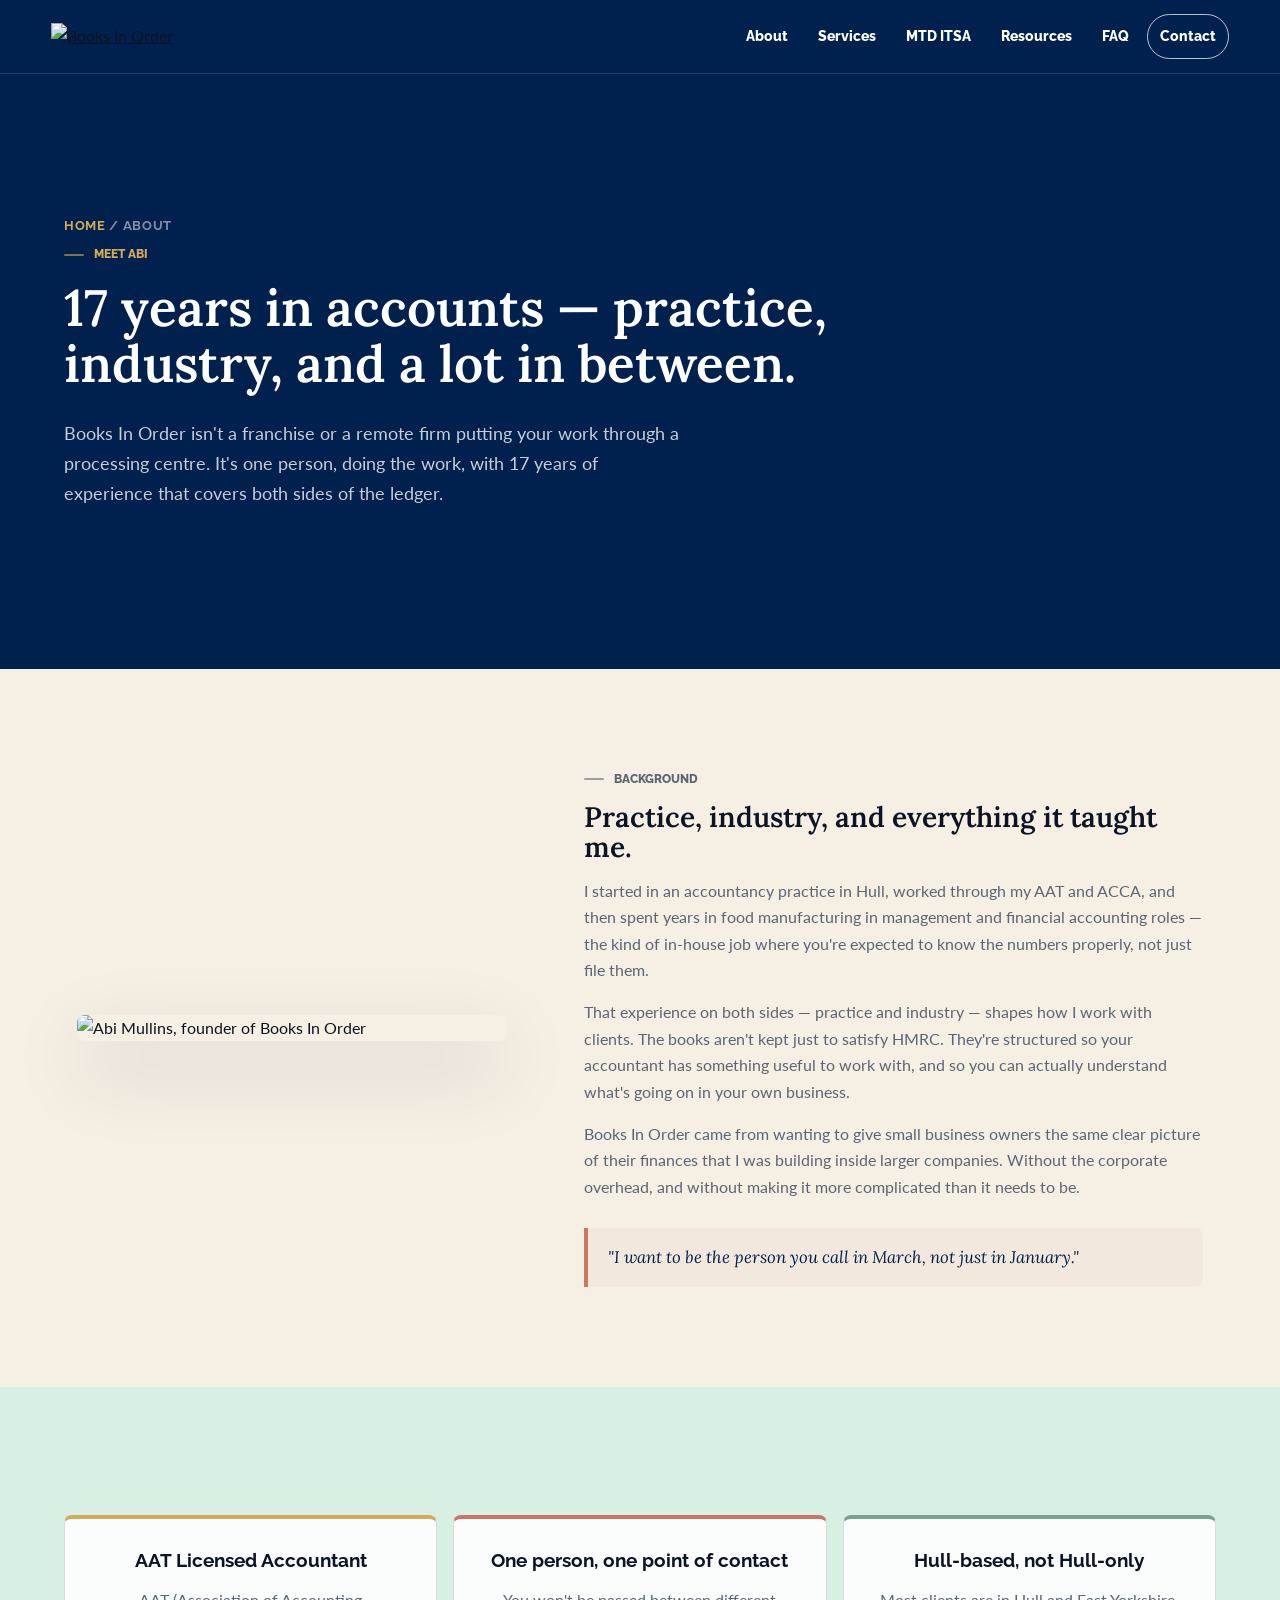
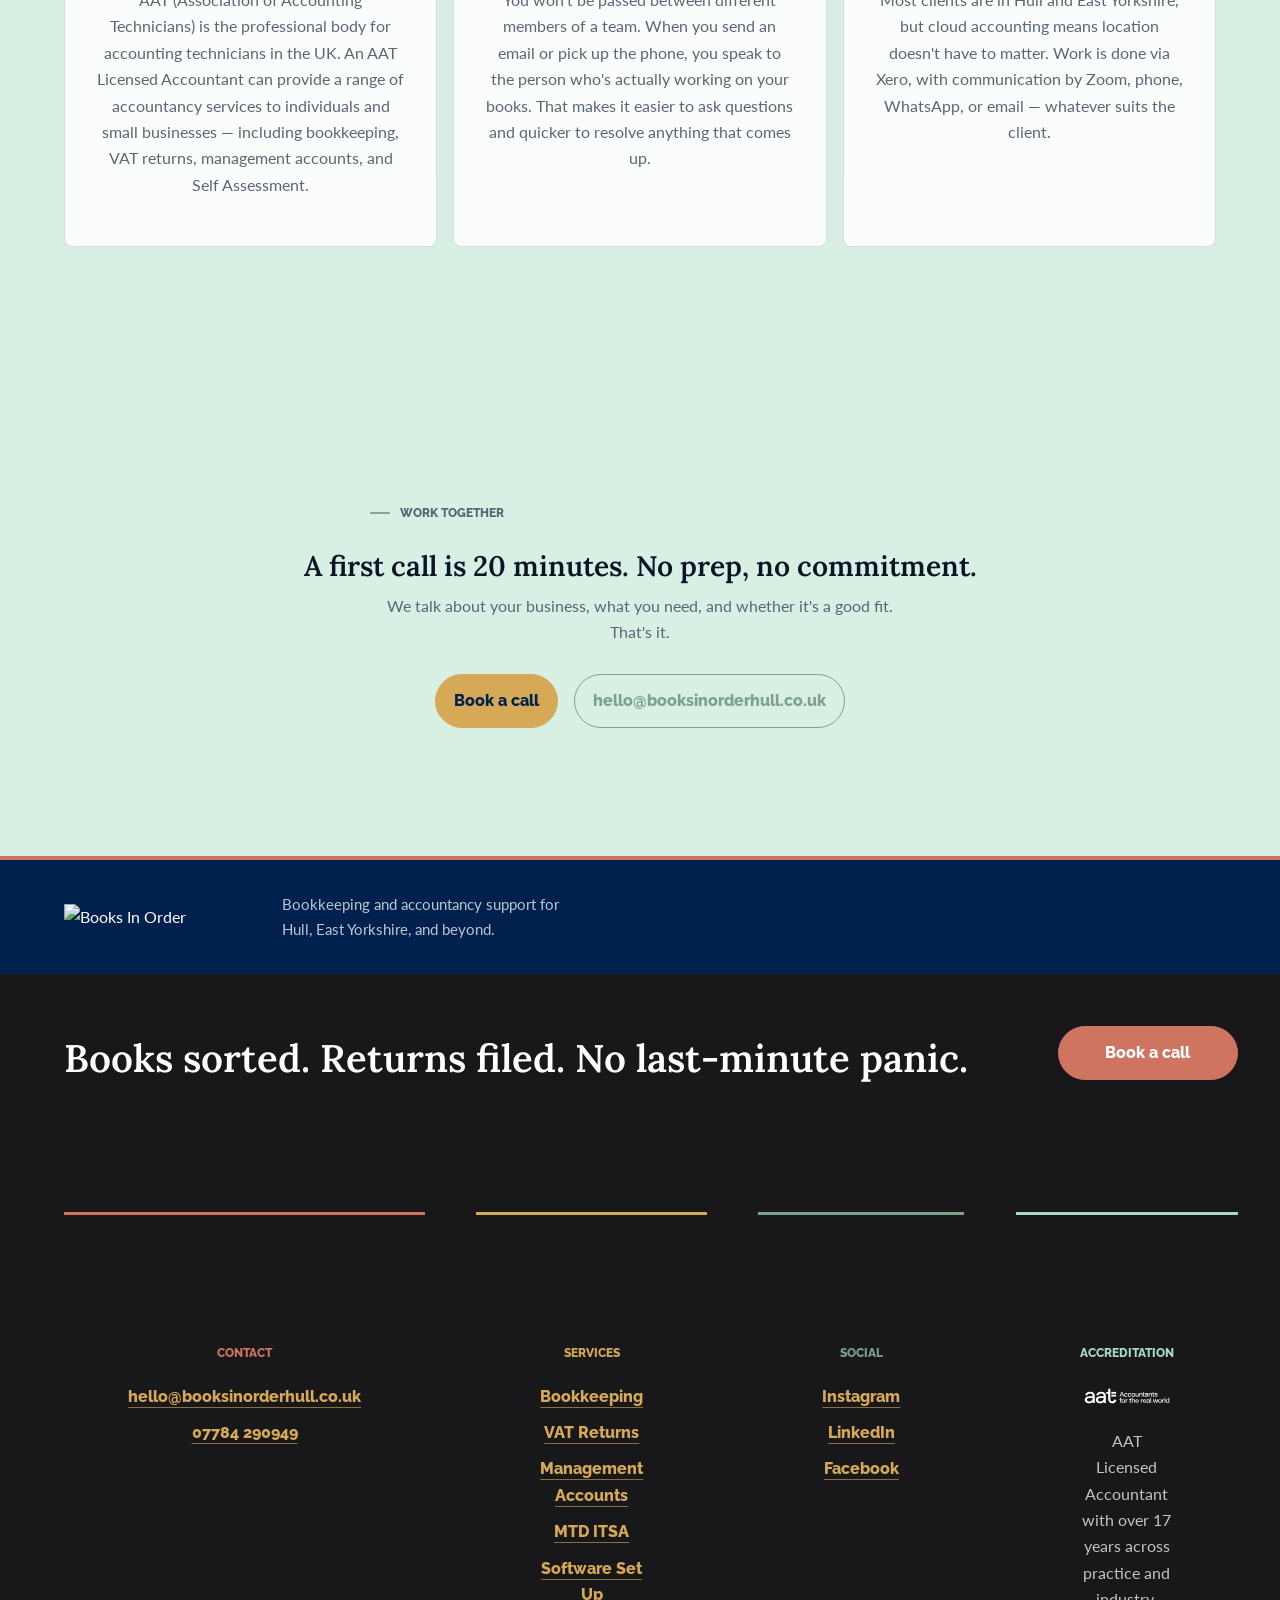
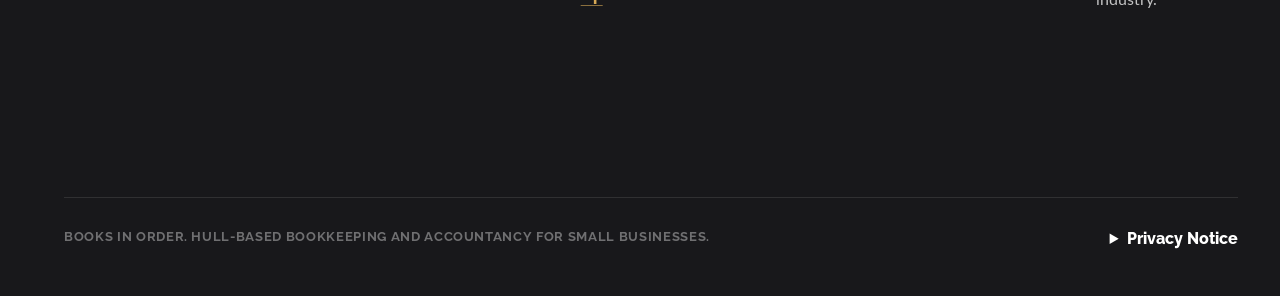
==== about.html @ 82013431 "Fixes" ====
<!doctype html>
<html lang="en-GB">
  <head>
    <meta charset="utf-8">
    <meta name="viewport" content="width=device-width, initial-scale=1">
    <title>About | Books In Order</title>
    <meta name="description" content="Meet Abi — AAT Licensed Accountant with 17 years across accountancy practice and industry. Hull-based bookkeeping built on real-world experience.">
    <link rel="icon" href="https://images.squarespace-cdn.com/content/v1/69c305b669880d13ca2f58d3/f4b72616-dff7-43e5-a8c6-4ea9484434a1/favicon.ico">
    <link rel="preconnect" href="https://fonts.googleapis.com">
    <link rel="preconnect" href="https://fonts.gstatic.com" crossorigin>
    <link href="https://fonts.googleapis.com/css2?family=Lato:wght@400;700;900&family=Lora:wght@500;600&family=Raleway:wght@500;700;800&display=swap" rel="stylesheet">
    <link rel="stylesheet" href="styles.css">
  </head>
  <body>
    <header class="site-header" data-header>
      <a class="brand" href="index.html" aria-label="Books In Order home">
        <img src="https://images.squarespace-cdn.com/content/v1/69c305b669880d13ca2f58d3/8a11736d-c57b-49d1-9f7f-9125e35cb29f/Website+Logo.png?format=500w" alt="Books In Order">
      </a>
      <button class="menu-toggle" type="button" aria-expanded="false" aria-controls="site-nav">Menu</button>
      <nav id="site-nav" class="site-nav" aria-label="Main navigation">
        <a href="about.html" aria-current="page">About</a>
        <a href="index.html#services">Services</a>
        <a href="mtd-itsa.html">MTD ITSA</a>
        <a href="index.html#resources">Resources</a>
        <a href="faq.html">FAQ</a>
        <a class="nav-cta" href="index.html#contact">Contact</a>
      </nav>
    </header>

    <main>
      <section class="page-hero">
        <p class="breadcrumb"><a href="index.html">Home</a> / About</p>
        <p class="eyebrow">Meet Abi</p>
        <h1>17 years in accounts — practice, industry, and a lot in between.</h1>
        <p class="lede">Books In Order isn't a franchise or a remote firm putting your work through a processing centre. It's one person, doing the work, with 17 years of experience that covers both sides of the ledger.</p>
      </section>

      <section class="about section-soft" style="max-width:1480px; margin:0 auto; padding: clamp(60px,8vw,100px) clamp(24px,6vw,100px);">
        <div class="about-image reveal">
          <img src="https://images.squarespace-cdn.com/content/v1/69c305b669880d13ca2f58d3/c41d12c7-583b-4b94-b5ea-519dea3bc6b7/Canva+1.png?format=1000w" alt="Abi Mullins, founder of Books In Order">
        </div>
        <div class="about-copy reveal">
          <p class="eyebrow">Background</p>
          <h2>Practice, industry, and everything it taught me.</h2>
          <p>I started in an accountancy practice in Hull, worked through my AAT and ACCA, and then spent years in food manufacturing in management and financial accounting roles — the kind of in-house job where you're expected to know the numbers properly, not just file them.</p>
          <p>That experience on both sides — practice and industry — shapes how I work with clients. The books aren't kept just to satisfy HMRC. They're structured so your accountant has something useful to work with, and so you can actually understand what's going on in your own business.</p>
          <p>Books In Order came from wanting to give small business owners the same clear picture of their finances that I was building inside larger companies. Without the corporate overhead, and without making it more complicated than it needs to be.</p>
          <blockquote class="about-quote">"I want to be the person you call in March, not just in January."</blockquote>
        </div>
      </section>

      <section class="why reveal" style="max-width:1480px; margin:0 auto;">
        <div class="why-grid">
          <article>
            <h3>AAT Licensed Accountant</h3>
            <p>AAT (Association of Accounting Technicians) is the professional body for accounting technicians in the UK. An AAT Licensed Accountant can provide a range of accountancy services to individuals and small businesses — including bookkeeping, VAT returns, management accounts, and Self Assessment.</p>
          </article>
          <article>
            <h3>One person, one point of contact</h3>
            <p>You won't be passed between different members of a team. When you send an email or pick up the phone, you speak to the person who's actually working on your books. That makes it easier to ask questions and quicker to resolve anything that comes up.</p>
          </article>
          <article>
            <h3>Hull-based, not Hull-only</h3>
            <p>Most clients are in Hull and East Yorkshire, but cloud accounting means location doesn't have to matter. Work is done via Xero, with communication by Zoom, phone, WhatsApp, or email — whatever suits the client.</p>
          </article>
        </div>
      </section>

      <section class="page-cta-band">
        <p class="eyebrow">Work together</p>
        <h2>A first call is 20 minutes. No prep, no commitment.</h2>
        <p>We talk about your business, what you need, and whether it's a good fit. That's it.</p>
        <div class="cta-actions">
          <a class="button primary" href="index.html#contact">Book a call</a>
          <a class="button ghost" href="mailto:hello@booksinorderhull.co.uk" style="border-color: var(--sage); color: var(--sage);">hello@booksinorderhull.co.uk</a>
        </div>
      </section>
    </main>

    <footer class="site-footer">
      <div class="footer-hero">
        <div>
          <img src="https://images.squarespace-cdn.com/content/v1/69c305b669880d13ca2f58d3/8a11736d-c57b-49d1-9f7f-9125e35cb29f/Website+Logo.png?format=300w" alt="Books In Order">
          <p>Bookkeeping and accountancy support for Hull, East Yorkshire, and beyond.</p>
        </div>
        <h2>Books sorted. Returns filed. No last-minute panic.</h2>
        <a class="button primary" href="index.html#contact">Book a call</a>
      </div>
      <div class="footer-grid">
        <section class="footer-card">
          <p class="footer-label">Contact</p>
          <a href="mailto:hello@booksinorderhull.co.uk">hello@booksinorderhull.co.uk</a>
          <a href="tel:+447784290949">07784 290949</a>
        </section>
        <section class="footer-card footer-services">
          <p class="footer-label">Services</p>
          <a href="bookkeeping.html">Bookkeeping</a>
          <a href="vat-returns.html">VAT Returns</a>
          <a href="management-accounts.html">Management Accounts</a>
          <a href="mtd-itsa.html">MTD ITSA</a>
          <a href="software.html">Software Set Up</a>
        </section>
        <section class="footer-card footer-socials">
          <p class="footer-label">Social</p>
          <a href="https://www.instagram.com/booksinorderacc/">Instagram</a>
          <a href="https://www.linkedin.com/company/books-in-order-bookkeeping-and-accountancy/?viewAsMember=true">LinkedIn</a>
          <a href="https://www.facebook.com/profile.php?id=61583237850127">Facebook</a>
        </section>
        <section class="footer-card footer-accreditation">
          <p class="footer-label">Accreditation</p>
          <img src="assets/aat-logo-official.svg" alt="AAT">
          <p>AAT Licensed Accountant with over 17 years across practice and industry.</p>
        </section>
      </div>
      <div class="footer-bottom">
        <p>Books In Order. Hull-based bookkeeping and accountancy for small businesses.</p>
        <details class="privacy">
          <summary>Privacy Notice</summary>
          <p>Books In Order is a UK-based bookkeeping service and data controller. We may collect contact details, business details you share, enquiry information, and website usage data to respond to enquiries, provide services, manage client relationships, improve the website, and monitor performance. We do not sell your data. To request access, correction, deletion, objection, or portability, contact hello@booksinorderhull.co.uk. Last updated: 31/05/2026.</p>
        </details>
      </div>
    </footer>
    <script src="script.js"></script>
  </body>
</html>
---- styles.css ----
:root {
  --navy: #00214e;
  --ink: #0b1424;
  --muted: #5b6675;
  --paper: #fffaf2;
  --soft: #f5efe4;
  --mint: #d8efe4;
  --sage: #7ca28d;
  --gold: #d6a956;
  --coral: #cf7460;
  --white: #ffffff;
  --line: rgba(0, 33, 78, 0.14);
  --shadow: 0 28px 80px rgba(0, 20, 45, 0.16);
  --radius: 8px;
}

* {
  box-sizing: border-box;
}

html {
  scroll-behavior: smooth;
}

body {
  margin: 0;
  background: var(--paper);
  color: var(--ink);
  font-family: Lato, Arial, sans-serif;
  font-size: 16px;
  line-height: 1.65;
}

img {
  max-width: 100%;
  display: block;
}

a {
  color: inherit;
}

button,
input,
textarea {
  font: inherit;
}

.site-header {
  position: sticky;
  top: 0;
  z-index: 20;
  display: flex;
  align-items: center;
  justify-content: space-between;
  gap: 24px;
  padding: 14px clamp(18px, 4vw, 64px);
  background: var(--navy);
  border-bottom: 1px solid rgba(255, 255, 255, 0.12);
  backdrop-filter: blur(18px);
  transition: box-shadow 220ms ease, padding 220ms ease;
}

.site-header.scrolled {
  box-shadow: 0 12px 30px rgba(0, 18, 45, 0.18);
  padding-block: 8px;
}

.brand img {
  width: clamp(150px, 18vw, 230px);
}

.site-nav {
  display: flex;
  align-items: center;
  gap: 6px;
  color: var(--white);
  font-family: Raleway, Arial, sans-serif;
  font-size: 0.86rem;
  font-weight: 800;
}

.site-nav a {
  padding: 10px 12px;
  text-decoration: none;
}

.site-nav a:hover {
  color: var(--gold);
}

.nav-cta {
  border: 1px solid rgba(255, 255, 255, 0.72);
  border-radius: 999px;
}

.menu-toggle {
  display: none;
  border: 1px solid rgba(255, 255, 255, 0.72);
  background: transparent;
  border-radius: 999px;
  padding: 9px 14px;
  color: var(--white);
  font-weight: 800;
}

.section-dark,
.section-navy {
  background: var(--navy);
  color: var(--white);
}

.section-soft {
  background: var(--soft);
}

.hero {
  min-height: calc(92vh - 80px);
  position: relative;
  overflow: hidden;
  display: grid;
  align-items: center;
  padding: clamp(72px, 9vw, 132px) clamp(20px, 5vw, 80px);
  background:
    linear-gradient(90deg, rgba(0, 33, 78, 0.97) 0%, rgba(0, 33, 78, 0.88) 52%, rgba(0, 33, 78, 0.48) 100%),
    url("https://images.unsplash.com/photo-1460925895917-afdab827c52f?w=1920&q=80");
  background-position: center center;
  background-size: cover;
}

.hero::before {
  content: "";
  position: absolute;
  inset: 0;
  background:
    linear-gradient(90deg, rgba(255, 255, 255, 0.04) 1px, transparent 1px),
    linear-gradient(0deg, rgba(255, 255, 255, 0.04) 1px, transparent 1px);
  background-size: 72px 72px;
  mask-image: linear-gradient(to right, #000, transparent 78%);
}

.hero-grid {
  position: relative;
  z-index: 1;
  display: block;
  max-width: 1320px;
  width: 100%;
  margin: 0 auto;
}

.eyebrow {
  margin: 0 0 14px;
  color: var(--coral);
  font-family: Raleway, Arial, sans-serif;
  font-size: 0.78rem;
  font-weight: 800;
  letter-spacing: 0;
  text-transform: uppercase;
}

.section-dark .eyebrow,
.section-navy .eyebrow {
  color: var(--gold);
}

h1,
h2,
h3 {
  margin: 0;
  color: inherit;
  line-height: 1.04;
}

h1,
h2 {
  font-family: Lora, Georgia, serif;
  font-weight: 600;
}

h1 {
  max-width: 920px;
  font-size: clamp(2rem, 3.4vw, 3.4rem);
}

h2 {
  font-size: clamp(1.4rem, 2.2vw, 2.3rem);
}

h3 {
  font-family: Raleway, Arial, sans-serif;
  font-size: clamp(1.05rem, 1.5vw, 1.35rem);
}

.lede {
  max-width: 650px;
  margin: 26px 0 0;
  color: rgba(255, 255, 255, 0.78);
  font-size: clamp(1.08rem, 1.8vw, 1.32rem);
}

.hero-actions {
  display: flex;
  flex-wrap: wrap;
  gap: 12px;
  margin-top: 34px;
}

.hero-credential {
  display: flex;
  align-items: center;
  gap: 16px;
  max-width: 520px;
  margin-top: 28px;
  padding: 12px 14px;
  border: 1px solid rgba(255, 255, 255, 0.16);
  border-radius: var(--radius);
  background: rgba(255, 255, 255, 0.07);
}

.hero-credential img {
  width: 96px;
  height: auto;
  flex-shrink: 0;
}

.hero-credential p {
  margin: 0;
  color: rgba(255, 255, 255, 0.76);
  font-size: 0.95rem;
  line-height: 1.45;
}

.button {
  display: inline-flex;
  align-items: center;
  justify-content: center;
  min-height: 48px;
  padding: 13px 18px;
  border: 1px solid currentColor;
  border-radius: 999px;
  font-family: Raleway, Arial, sans-serif;
  font-weight: 800;
  text-decoration: none;
  cursor: pointer;
}

.button.primary {
  border-color: var(--gold);
  background: var(--gold);
  color: var(--navy);
}

.button.ghost {
  color: var(--white);
}

section:not(.hero) {
  padding: clamp(72px, 10vw, 140px) clamp(20px, 5vw, 80px);
}

.split-section,
.detail-band,
.reporting,
.software,
.about,
.contact {
  display: grid;
  grid-template-columns: minmax(0, 0.82fr) minmax(0, 1.18fr);
  gap: clamp(32px, 6vw, 90px);
  align-items: center;
}

.support,
.services,
.trust-strip,
.support-finder,
.process,
.detail-band,
.reporting,
.software,
.about,
.why,
.faq,
.contact,
.manifesto,
.resources,
.vat-mtd {
  max-width: 1480px;
  margin: 0 auto;
}

.support-cards,
.why-grid,
.faq-grid,
.mtd-grid {
  display: grid;
  grid-template-columns: repeat(3, minmax(0, 1fr));
  gap: 16px;
}

.support-cards article,
.why-grid article,
.service-card,
.vat-card,
.timeline,
.faq details,
.scope-board details {
  border: 1px solid var(--line);
  border-radius: var(--radius);
  background: rgba(255, 255, 255, 0.66);
  padding: clamp(20px, 2.5vw, 32px);
}

.support-cards article {
  position: relative;
  overflow: hidden;
}

.support-cards article > img {
  width: 94px;
  height: 94px;
  object-fit: contain;
  margin-bottom: 20px;
}

.support-cards span {
  display: inline-flex;
  align-items: center;
  justify-content: center;
  width: 38px;
  height: 38px;
  margin-bottom: 30px;
  border-radius: 999px;
  background: var(--navy);
  color: var(--white);
  font-family: Raleway, Arial, sans-serif;
  font-weight: 800;
}

.source-gallery {
  max-width: 1480px;
  margin: 0 auto;
  padding-top: clamp(40px, 7vw, 90px);
}

.source-image-grid {
  display: grid;
  grid-template-columns: repeat(4, minmax(0, 1fr));
  gap: 16px;
}

.source-image-grid figure {
  margin: 0;
  border-radius: var(--radius);
  overflow: hidden;
  background: var(--mint);
  box-shadow: 0 20px 54px rgba(0, 33, 78, 0.09);
}

.source-image-grid img {
  width: 100%;
  aspect-ratio: 1;
  object-fit: cover;
  transition: transform 280ms ease;
}

.source-image-grid figure:hover img {
  transform: scale(1.035);
}

.manifesto {
  position: relative;
  display: grid;
  grid-template-columns: minmax(0, 0.92fr) minmax(440px, 1.08fr);
  gap: clamp(34px, 6vw, 86px);
  align-items: center;
  overflow: hidden;
}

.manifesto::before {
  content: "";
  position: absolute;
  inset: 0;
  background:
    linear-gradient(90deg, rgba(255, 255, 255, 0.05) 1px, transparent 1px),
    linear-gradient(0deg, rgba(255, 255, 255, 0.05) 1px, transparent 1px);
  background-size: 52px 52px;
  mask-image: linear-gradient(90deg, transparent, #000 24%, #000 76%, transparent);
}

.manifesto-copy,
.manifesto-proof {
  position: relative;
  z-index: 1;
}

.manifesto-copy h2 {
  max-width: 680px;
  font-size: clamp(1.8rem, 3vw, 3rem);
}

.manifesto-copy p:not(.eyebrow) {
  max-width: 600px;
  color: rgba(255, 255, 255, 0.76);
  font-size: 1.16rem;
}

.manifesto-proof {
  display: grid;
  gap: 14px;
  padding: clamp(18px, 3vw, 28px);
  border: 1px solid rgba(255, 255, 255, 0.15);
  border-radius: var(--radius);
  background: rgba(255, 255, 255, 0.06);
  box-shadow: 0 28px 80px rgba(0, 12, 35, 0.2);
}

.manifesto-proof article {
  display: flex;
  flex-direction: column;
  gap: 10px;
  padding: 22px 22px 22px 26px;
  border: 1px solid rgba(255, 255, 255, 0.12);
  border-radius: var(--radius);
  background: rgba(0, 16, 42, 0.22);
}

.manifesto-proof span {
  display: inline-grid;
  place-items: center;
  width: 42px;
  height: 42px;
  border-radius: 50%;
  background: var(--gold);
  color: var(--navy);
  font-family: Raleway, Arial, sans-serif;
  font-size: 0.76rem;
  font-weight: 900;
}

.manifesto-proof h3 {
  grid-column: 2;
  margin-bottom: 6px;
}

.manifesto-proof p {
  grid-column: 2;
  margin: 0;
  color: rgba(255, 255, 255, 0.72);
}

.trust-strip {
  display: grid;
  grid-template-columns: repeat(4, minmax(0, 1fr));
  gap: 1px;
  padding-top: 0;
  padding-bottom: 0;
  background: var(--navy);
}

.trust-strip article {
  min-height: 210px;
  display: grid;
  align-content: center;
  gap: 16px;
  padding: clamp(22px, 3vw, 34px);
  background: rgba(255, 255, 255, 0.07);
  color: var(--white);
}

.trust-strip span {
  color: var(--gold);
  font-family: Lora, Georgia, serif;
  font-size: clamp(1.8rem, 2.8vw, 2.8rem);
  font-weight: 600;
  line-height: 1;
}

.trust-strip img {
  width: 82px;
  height: 82px;
  border-radius: 6px;
  object-fit: cover;
}

.trust-strip p {
  max-width: 260px;
  margin: 0;
  color: rgba(255, 255, 255, 0.74);
}

.section-heading {
  max-width: 850px;
  margin-bottom: clamp(30px, 5vw, 58px);
}

.service-grid {
  display: grid;
  grid-template-columns: repeat(6, minmax(0, 1fr));
  gap: 16px;
}

.service-card {
  grid-column: span 2;
  min-height: 390px;
  display: flex;
  flex-direction: column;
  transition: transform 240ms ease, box-shadow 240ms ease;
}

.service-card:hover {
  transform: translateY(-8px);
  box-shadow: var(--shadow);
}

.service-card img {
  width: 76px;
  margin-bottom: 28px;
}

.service-card p {
  color: var(--muted);
}

.service-card a {
  margin-top: auto;
  font-weight: 900;
  color: var(--navy);
  text-decoration-color: var(--gold);
  text-decoration-thickness: 3px;
  text-underline-offset: 5px;
}

.support-finder {
  display: grid;
  grid-template-columns: minmax(0, 0.82fr) minmax(0, 1.18fr);
  gap: clamp(34px, 6vw, 86px);
  align-items: start;
}

.finder-copy p:not(.eyebrow) {
  max-width: 520px;
  color: var(--muted);
  font-size: 1.08rem;
}

.finder-panel {
  display: grid;
  grid-template-columns: repeat(2, minmax(0, 1fr));
  gap: 16px;
  padding: clamp(18px, 3vw, 28px);
  border: 1px solid rgba(0, 33, 78, 0.13);
  border-radius: var(--radius);
  background: rgba(255, 250, 242, 0.75);
  box-shadow: 0 26px 80px rgba(0, 33, 78, 0.08);
}

.finder-column {
  display: grid;
  gap: 14px;
  align-content: start;
}

.finder-column > h3 {
  display: inline-flex;
  width: fit-content;
  margin-bottom: 4px;
  padding: 9px 14px;
  border-radius: 999px;
  background: var(--navy);
  color: var(--white);
}

.finder-column.accent > h3 {
  background: var(--gold);
  color: var(--navy);
}

.finder-column article {
  padding: clamp(18px, 2.5vw, 26px);
  border: 1px solid rgba(0, 33, 78, 0.12);
  border-radius: var(--radius);
  background: var(--white);
}

.finder-column h4 {
  margin: 0;
  color: var(--navy);
  font-family: Raleway, Arial, sans-serif;
  font-size: 1.05rem;
}

.finder-column p {
  margin: 0;
  color: var(--muted);
}

.finder-column a {
  display: inline-flex;
  margin-top: 16px;
  color: var(--navy);
  font-family: Raleway, Arial, sans-serif;
  font-weight: 900;
  text-decoration-color: var(--gold);
  text-decoration-thickness: 3px;
  text-underline-offset: 5px;
}

.process {
  display: grid;
  grid-template-columns: minmax(280px, 0.72fr) minmax(0, 1.28fr);
  gap: clamp(34px, 6vw, 92px);
  align-items: start;
}

.process-intro {
  position: sticky;
  top: 120px;
}

.process-intro p:last-child {
  max-width: 480px;
  color: var(--muted);
  font-size: 1.1rem;
}

.process-board {
  display: grid;
  grid-template-columns: 86px minmax(0, 1fr);
  gap: clamp(14px, 2.5vw, 28px);
  padding: clamp(18px, 3vw, 32px);
  border: 1px solid rgba(0, 33, 78, 0.14);
  border-radius: var(--radius);
  background:
    linear-gradient(135deg, rgba(255, 255, 255, 0.86), rgba(216, 239, 228, 0.5)),
    repeating-linear-gradient(0deg, transparent, transparent 33px, rgba(0, 33, 78, 0.06) 34px);
  box-shadow: 0 26px 80px rgba(0, 33, 78, 0.08);
}

.process-rail {
  display: grid;
  grid-template-rows: auto 1fr auto;
  justify-items: center;
  gap: 16px;
  color: var(--navy);
  font-family: Raleway, Arial, sans-serif;
  font-size: 0.8rem;
  font-weight: 800;
  text-transform: uppercase;
}

.process-rail strong {
  width: 2px;
  border-radius: 999px;
  background: linear-gradient(var(--gold), var(--coral), var(--navy));
}

.process-steps {
  display: grid;
  gap: 14px;
}

.process-steps article {
  display: grid;
  grid-template-columns: 54px minmax(0, 1fr);
  gap: clamp(12px, 2vw, 22px);
  align-items: start;
  padding: clamp(14px, 2vw, 20px);
  border: 1px solid rgba(0, 33, 78, 0.12);
  border-radius: var(--radius);
  background: rgba(255, 250, 242, 0.82);
  transition: transform 220ms ease, background 220ms ease, box-shadow 220ms ease;
}

.process-steps article:hover {
  transform: translateX(-8px);
  background: var(--white);
  box-shadow: 0 18px 40px rgba(0, 33, 78, 0.1);
}

.process-steps span {
  display: inline-grid;
  place-items: center;
  width: 44px;
  height: 44px;
  border-radius: 50%;
  background: var(--navy);
  color: var(--gold);
  font-family: Raleway, Arial, sans-serif;
  font-weight: 900;
}

.process-steps h3 {
  margin-top: 3px;
}

.process-steps p {
  max-width: 620px;
  margin-bottom: 0;
  color: var(--muted);
}

.detail-band {
  align-items: start;
}

.detail-copy p,
.report-panel p,
.software-copy p,
.about-copy p,
.why p,
.faq p {
  color: var(--muted);
}

.scope-board {
  display: grid;
  gap: 14px;
}

summary {
  cursor: pointer;
  color: var(--navy);
  font-family: Raleway, Arial, sans-serif;
  font-weight: 800;
}

.reporting {
  grid-template-columns: repeat(2, minmax(0, 1fr));
  align-items: stretch;
}

.report-panel {
  border-radius: var(--radius);
  background: var(--navy);
  color: var(--white);
  padding: clamp(30px, 5vw, 64px);
  min-height: 500px;
}

.report-panel p {
  color: rgba(255, 255, 255, 0.76);
}

.report-panel.accent {
  background: var(--mint);
  color: var(--navy);
}

.report-panel.accent p {
  color: #37515d;
}

.vat-mtd {
  max-width: none;
}

.vat-mtd .section-heading,
.vat-mtd .mtd-grid {
  max-width: 1320px;
  margin-inline: auto;
}

.vat-card,
.timeline {
  background: rgba(255, 255, 255, 0.08);
  border-color: rgba(255, 255, 255, 0.14);
}

.vat-card p,
.timeline p {
  color: rgba(255, 255, 255, 0.74);
}

.timeline ol {
  list-style: none;
  padding: 0;
  margin: 20px 0;
}

.timeline li {
  display: flex;
  justify-content: space-between;
  gap: 18px;
  padding: 14px 0;
  border-bottom: 1px solid rgba(255, 255, 255, 0.18);
}

.timeline span {
  color: var(--gold);
  font-weight: 900;
}

.small {
  font-size: 0.9rem;
}

.software {
  grid-template-columns: minmax(0, 1fr) minmax(0, 1fr);
  align-items: center;
}


.about-image img {
  width: 100%;
  max-height: 660px;
  object-fit: cover;
  border-radius: var(--radius);
  box-shadow: var(--shadow);
}

.why {
  text-align: center;
}

.why .eyebrow {
  text-align: center;
}

.resource-list {
  display: grid;
  border-top: 1px solid rgba(255, 255, 255, 0.16);
}

.resource-list a {
  display: flex;
  justify-content: space-between;
  gap: 20px;
  padding: 24px 0;
  border-bottom: 1px solid rgba(255, 255, 255, 0.16);
  font-family: Raleway, Arial, sans-serif;
  font-size: clamp(1.2rem, 2vw, 2rem);
  font-weight: 800;
  text-decoration: none;
}

.resource-list span {
  color: var(--gold);
  font-size: 0.95rem;
  white-space: nowrap;
}

.faq-grid {
  grid-template-columns: repeat(2, minmax(0, 1fr));
}

.contact {
  max-width: none;
  grid-template-columns: minmax(0, 1fr) minmax(0, 1fr);
}

.contact-copy,
.contact-form {
  max-width: 650px;
  margin-inline: auto;
}

.contact-links {
  display: grid;
  gap: 8px;
  margin-top: 28px;
  color: var(--navy);
  font-family: Raleway, Arial, sans-serif;
  font-size: 1.2rem;
  font-weight: 800;
}

.contact-links a {
  color: var(--navy);
  text-decoration-color: rgba(0, 33, 78, 0.3);
  text-underline-offset: 4px;
}

.contact-form {
  display: grid;
  gap: 16px;
  width: 100%;
  padding: clamp(22px, 4vw, 40px);
  border: 1px solid var(--line);
  border-radius: var(--radius);
  background: var(--white);
  box-shadow: 0 4px 32px rgba(0, 33, 78, 0.08);
}

.contact-form label {
  display: grid;
  gap: 8px;
  color: var(--ink);
  font-family: Raleway, Arial, sans-serif;
  font-weight: 800;
}

.contact-form input,
.contact-form textarea {
  width: 100%;
  border: 1px solid var(--line);
  border-radius: 6px;
  background: var(--paper);
  color: var(--ink);
  padding: 13px 14px;
}

.site-footer {
  display: grid;
  gap: clamp(28px, 5vw, 56px);
  padding: clamp(46px, 7vw, 86px) clamp(20px, 5vw, 80px) 34px;
  background: #18181b;
  color: var(--white);
  border-top: 1px solid rgba(255, 255, 255, 0.12);
}

.footer-hero {
  display: grid;
  grid-template-columns: minmax(260px, 0.62fr) minmax(0, 1fr) auto;
  gap: clamp(24px, 5vw, 70px);
  align-items: end;
  padding-bottom: clamp(28px, 5vw, 54px);
  border-bottom: 1px solid rgba(255, 255, 255, 0.14);
}

.footer-hero img {
  width: 190px;
  margin-bottom: 20px;
}

.site-footer p {
  color: rgba(255, 255, 255, 0.74);
}

.footer-hero h2 {
  max-width: 720px;
  font-size: clamp(1.8rem, 3vw, 3.4rem);
}

.footer-grid {
  display: grid;
  grid-template-columns: 1fr 1.2fr 0.8fr 1.1fr;
  gap: 16px;
  align-items: start;
}

.footer-card {
  display: grid;
  align-content: start;
  justify-items: center;
  text-align: center;
  gap: 10px;
  padding: clamp(20px, 3vw, 30px);
  border: 1px solid rgba(255, 255, 255, 0.14);
  border-radius: var(--radius);
  background: rgba(255, 255, 255, 0.06);
}

.footer-label {
  margin: 0 0 10px;
  color: var(--gold) !important;
  font-family: Raleway, Arial, sans-serif;
  font-size: 0.78rem;
  font-weight: 800;
  text-transform: uppercase;
}

.footer-card a,
.footer-bottom a {
  color: var(--gold);
  font-family: Raleway, Arial, sans-serif;
  font-weight: 800;
  text-decoration-color: rgba(214, 169, 86, 0.6);
  text-underline-offset: 5px;
}

.footer-accreditation img {
  width: 140px;
  height: auto;
  margin-bottom: 4px;
}

.footer-accreditation p:last-child {
  margin: 6px 0 0;
}

.footer-bottom {
  display: flex;
  align-items: flex-start;
  justify-content: space-between;
  gap: 24px;
  padding-top: 4px;
}

.footer-bottom p {
  margin: 0;
}

.privacy {
  max-width: 620px;
  color: rgba(255, 255, 255, 0.74);
}

.privacy summary {
  margin-bottom: 10px;
  color: var(--white);
}

.reveal {
  opacity: 0;
  transform: translateY(26px);
  transition: opacity 700ms ease, transform 700ms ease;
}

.reveal.visible {
  opacity: 1;
  transform: translateY(0);
}

/* =============================================
   25 UI IMPROVEMENTS
   ============================================= */

/* 1 · Eyebrow: decorative inline rule before text */
.eyebrow {
  display: flex;
  align-items: center;
  gap: 10px;
}
.eyebrow::before {
  content: "";
  flex-shrink: 0;
  width: 20px;
  height: 2px;
  background: currentColor;
  border-radius: 2px;
  opacity: 0.6;
}
.why .eyebrow {
  justify-content: center;
}

/* 2 · Hero h1: "order" accent word in gold italic */
.accent-word {
  color: var(--gold);
  font-style: italic;
}

/* 3–5 · Button & nav CTA interactions */
.button {
  transition: background 180ms ease, color 180ms ease, border-color 180ms ease,
    transform 180ms ease, box-shadow 180ms ease;
}
.button.primary:hover {
  background: var(--coral);
  border-color: var(--coral);
  color: var(--white);
  transform: translateY(-2px);
  box-shadow: 0 8px 20px rgba(207, 116, 96, 0.38);
}
.button.ghost:hover {
  color: var(--gold);
  background: rgba(255, 255, 255, 0.1);
}
.site-nav .nav-cta {
  transition: background 180ms ease, color 180ms ease, border-color 180ms ease;
}
.site-nav .nav-cta:hover {
  background: var(--gold);
  color: var(--navy);
  border-color: var(--gold);
}

/* 6 · Trust strip: coloured left borders per cell */
.trust-strip article:nth-child(1) { border-left: 4px solid var(--coral); }
.trust-strip article:nth-child(2) { border-left: 4px solid var(--gold); }
.trust-strip article:nth-child(3) { border-left: 4px solid var(--sage); }
.trust-strip article:nth-child(4) { border-left: 4px solid var(--mint); }

/* 7 · Support cards: coloured top borders */
.support-cards article:nth-child(1) { border-top: 4px solid var(--coral); }
.support-cards article:nth-child(2) { border-top: 4px solid var(--gold); }
.support-cards article:nth-child(3) { border-top: 4px solid var(--sage); }

/* 8 · Support cards: coloured number badge circles */
.support-cards article:nth-child(1) span { background: var(--coral); }
.support-cards article:nth-child(2) span { background: var(--gold); color: var(--navy); }
.support-cards article:nth-child(3) span { background: var(--sage); }

/* 9 · Manifesto proof articles: coloured left borders */
.manifesto-proof article:nth-child(1) { border-left: 4px solid var(--gold); }
.manifesto-proof article:nth-child(2) { border-left: 4px solid var(--coral); }
.manifesto-proof article:nth-child(3) { border-left: 4px solid var(--sage); }

/* 10 · Service cards: coloured tops + colour-matched hover glow */
.service-card:nth-child(1) { border-top: 4px solid var(--gold); }
.service-card:nth-child(2) { border-top: 4px solid var(--sage); }
.service-card:nth-child(3) { border-top: 4px solid var(--coral); }
.service-card:nth-child(4) { border-top: 4px solid var(--navy); }
.service-card:nth-child(5) { border-top: 4px solid var(--gold); }
.service-card:nth-child(6) { border-top: 4px solid var(--sage); }
.service-card:nth-child(1):hover,
.service-card:nth-child(5):hover { box-shadow: 0 28px 80px rgba(214, 169, 86, 0.24); }
.service-card:nth-child(2):hover,
.service-card:nth-child(6):hover { box-shadow: 0 28px 80px rgba(124, 162, 141, 0.24); }
.service-card:nth-child(3):hover { box-shadow: 0 28px 80px rgba(207, 116, 96, 0.24); }

/* 11 · Service card links: sliding arrow indicator */
.service-card a {
  display: inline-flex;
  align-items: center;
  gap: 6px;
  transition: gap 200ms ease;
}
.service-card a::after {
  content: "→";
  transition: transform 200ms ease;
}
.service-card a:hover { gap: 10px; }
.service-card a:hover::after { transform: translateX(3px); }

/* 12 · Process steps: each circle a distinct colour */
.process-steps article:nth-child(1) span { background: var(--gold); color: var(--navy); }
.process-steps article:nth-child(2) span { background: var(--coral); color: var(--white); }
.process-steps article:nth-child(3) span { background: var(--sage); color: var(--white); }
.process-steps article:nth-child(4) span { background: var(--navy); color: var(--gold); border: 2px solid var(--gold); }

/* 13 · Scope board: coloured left borders on each accordion item */
.scope-board details:nth-child(1) { border-left: 4px solid var(--sage); }
.scope-board details:nth-child(2) { border-left: 4px solid var(--gold); }
.scope-board details:nth-child(3) { border-left: 4px solid var(--coral); }

/* 14 · VAT timeline: colour-coded year badges */
.timeline li span {
  padding: 2px 10px;
  border-radius: 4px;
  font-size: 0.82rem;
  font-weight: 900;
}
.timeline li:nth-child(1) span { background: rgba(207, 116, 96, 0.22); color: #f08070; }
.timeline li:nth-child(2) span { background: rgba(214, 169, 86, 0.22); color: var(--gold); }
.timeline li:nth-child(3) span { background: rgba(124, 162, 141, 0.22); color: #9dc5b3; }

/* 15 · Software section */
.software-lead h2 {
  font-size: clamp(1.6rem, 2.6vw, 2.6rem);
  line-height: 1.15;
  margin: 10px 0 20px;
}

.software-lead p { color: var(--muted); margin-bottom: 16px; }
.software-lead p:last-of-type { margin-bottom: 28px; }

.software-cards {
  display: flex;
  flex-direction: column;
  gap: 16px;
}

.sw-card {
  display: flex;
  align-items: flex-start;
  gap: 18px;
  background: var(--white);
  border-radius: 12px;
  padding: 24px 22px;
  box-shadow: 0 1px 4px rgba(0,0,0,0.06), 0 0 0 1px rgba(0,0,0,0.04);
}

.sw-card h3 {
  font-size: 1rem;
  font-weight: 700;
  margin: 0 0 6px;
  color: var(--ink);
}

.sw-card p {
  font-size: 0.9rem;
  color: var(--muted);
  margin: 0;
  line-height: 1.55;
}

.sw-icon {
  display: flex;
  align-items: center;
  justify-content: center;
  width: 42px;
  height: 42px;
  border-radius: 10px;
  flex-shrink: 0;
}

.sw-icon--gold  { background: rgba(214,169,86,0.12); color: #a8720f; }
.sw-icon--coral { background: rgba(207,116,96,0.12); color: var(--coral); }
.sw-icon--sage  { background: rgba(124,162,141,0.12); color: #4f8570; }

/* 16 · Why section: mint background to create visual rhythm */
.why { background: var(--mint); }
.why-grid article { background: rgba(255, 255, 255, 0.86); }

/* 17 · Why grid: coloured top borders per card */
.why-grid article:nth-child(1) { border-top: 4px solid var(--gold); }
.why-grid article:nth-child(2) { border-top: 4px solid var(--coral); }
.why-grid article:nth-child(3) { border-top: 4px solid var(--sage); }

/* 18 · Resources: slide-in arrow on hover */
.resource-list a {
  position: relative;
  padding-left: 0;
  transition: color 220ms ease, padding-left 220ms ease;
}
.resource-list a::before {
  content: "→";
  position: absolute;
  left: -32px;
  opacity: 0;
  font-weight: 900;
  transition: opacity 220ms ease, left 220ms ease;
}
.resource-list a:hover { color: var(--gold); padding-left: 32px; }
.resource-list a:hover::before { opacity: 1; left: 0; }

/* 19 · FAQ: open-state left border + highlight */
.faq details[open] {
  border-left: 4px solid var(--coral);
  background: rgba(255, 255, 255, 0.94);
}
.faq details[open] > summary { color: var(--coral); }

/* 20 · Contact: sage + coral radial gradient texture */
.contact {
  position: relative;
  overflow: hidden;
}
.contact::before {
  content: "";
  position: absolute;
  inset: 0;
  background:
    radial-gradient(ellipse 60% 80% at 86% 38%, rgba(124, 162, 141, 0.18) 0%, transparent 68%),
    radial-gradient(ellipse 50% 60% at 8% 88%, rgba(207, 116, 96, 0.12) 0%, transparent 60%);
  pointer-events: none;
  z-index: 0;
}
.contact-copy,
.contact-form { position: relative; z-index: 1; }

/* 21 · Support finder: sage accent column */
.finder-column.accent > h3 {
  background: var(--sage) !important;
  color: var(--white) !important;
}
.finder-column.accent article {
  background: rgba(216, 239, 228, 0.52);
  border-color: rgba(124, 162, 141, 0.3);
}
.finder-column.accent a {
  color: var(--sage);
  text-decoration-color: var(--sage);
}

/* 22 · Source gallery: coloured top borders per figure */
.source-image-grid figure:nth-child(1) { border-top: 3px solid var(--coral); }
.source-image-grid figure:nth-child(2) { border-top: 3px solid var(--gold); }
.source-image-grid figure:nth-child(3) { border-top: 3px solid var(--sage); }
.source-image-grid figure:nth-child(4) { border-top: 3px solid var(--navy); }

/* 23 · Services section: subtle navy dot grid background */
.services {
  background-image: radial-gradient(rgba(0, 33, 78, 0.055) 1px, transparent 1px);
  background-size: 22px 22px;
}

/* 24 · Reporting panels: large decorative symbol watermark */
.report-panel {
  position: relative;
  overflow: hidden;
}
.report-panel::after {
  content: "£";
  position: absolute;
  right: -10px;
  bottom: -30px;
  font-family: Lora, Georgia, serif;
  font-size: 13rem;
  font-weight: 600;
  line-height: 1;
  opacity: 0.05;
  pointer-events: none;
  user-select: none;
}
.report-panel.accent::after {
  content: "%";
  color: var(--navy);
  opacity: 0.09;
}

/* 25 · Footer: coral top accent line */
.site-footer {
  border-top: 4px solid var(--coral);
}

/* Bonus · About: pull quote */
.about-quote {
  margin: 28px 0 0;
  padding: 16px 20px;
  border-left: 4px solid var(--coral);
  background: rgba(207, 116, 96, 0.06);
  border-radius: 0 var(--radius) var(--radius) 0;
  color: var(--navy);
  font-family: Lora, Georgia, serif;
  font-size: 1.05rem;
  font-style: italic;
  line-height: 1.6;
}

/* =============================================
   FOOTER REDESIGN
   ============================================= */

/* Footer hero: editorial 2-row layout */
.footer-hero {
  grid-template-columns: 1fr 1fr minmax(180px, auto);
  grid-template-rows: auto auto;
  grid-template-areas:
    "brand brand brand"
    "headline headline cta";
  row-gap: 0;
  column-gap: clamp(24px, 5vw, 60px);
  align-items: end;
  padding-bottom: clamp(44px, 6vw, 76px);
  border-bottom: none;
}

.footer-hero > div {
  grid-area: brand;
  display: flex;
  align-items: center;
  gap: 28px;
  padding: clamp(20px, 3vw, 32px) clamp(20px, 5vw, 80px);
  margin-left: calc(-1 * clamp(20px, 5vw, 80px));
  margin-right: calc(-1 * clamp(20px, 5vw, 80px));
  margin-top: calc(-1 * clamp(46px, 7vw, 86px));
  margin-bottom: clamp(28px, 4vw, 52px);
  background: var(--navy);
}

.footer-hero img {
  margin-bottom: 0;
  width: clamp(130px, 15vw, 190px);
  flex-shrink: 0;
}

.footer-hero > div > p {
  max-width: 300px;
  margin: 0;
  font-size: 0.95rem;
}

.footer-hero h2 {
  grid-area: headline;
  font-size: clamp(1.8rem, 3vw, 3.4rem);
  line-height: 1.15;
  max-width: none;
}

.footer-hero .button {
  grid-area: cta;
  align-self: center;
  background: var(--coral);
  border-color: var(--coral);
  color: var(--white);
  white-space: nowrap;
  width: auto;
}

.footer-hero .button:hover {
  background: var(--gold);
  border-color: var(--gold);
  color: var(--navy);
  box-shadow: 0 8px 20px rgba(214, 169, 86, 0.4);
  transform: translateY(-2px);
}

/* Footer grid: open column layout with coloured top rules */
.footer-grid {
  grid-template-columns: 1fr 1.5fr 0.9fr 1.1fr;
  gap: 0 clamp(24px, 4vw, 56px);
  align-items: start;
}

.footer-card {
  background: none;
  border: none;
  border-radius: 0;
  border-top: 3px solid transparent;
  padding: clamp(24px, 3vw, 40px) 0;
  gap: 10px;
}

.footer-card:nth-child(1) { border-top-color: var(--coral); }
.footer-card:nth-child(2) { border-top-color: var(--gold); }
.footer-card:nth-child(3) { border-top-color: var(--sage); }
.footer-card:nth-child(4) { border-top-color: #a8d8c8; }

.footer-card:nth-child(1) .footer-label { color: var(--coral) !important; }
.footer-card:nth-child(2) .footer-label { color: var(--gold) !important; }
.footer-card:nth-child(3) .footer-label { color: var(--sage) !important; }
.footer-card:nth-child(4) .footer-label { color: #a8d8c8 !important; }

.footer-accreditation img {
  width: 140px;
  height: auto;
}

/* Footer bottom: typographic treatment */
.footer-bottom {
  padding-top: clamp(20px, 3vw, 28px);
  border-top: 1px solid rgba(255, 255, 255, 0.1);
}

.footer-bottom > p {
  font-family: Raleway, Arial, sans-serif;
  font-size: 0.82rem;
  font-weight: 700;
  letter-spacing: 0.05em;
  text-transform: uppercase;
  color: rgba(255, 255, 255, 0.38);
  margin: 0;
}

/* =============================================
   INNER PAGE STYLES
   ============================================= */

.page-hero {
  background: var(--navy);
  color: var(--white);
  padding: clamp(60px, 8vw, 110px) clamp(24px, 6vw, 100px);
  max-width: none;
}

.page-hero .eyebrow { color: var(--gold); }

.page-hero h1 {
  font-size: clamp(2rem, 4vw, 3.8rem);
  line-height: 1.1;
  margin: 12px 0 22px;
  max-width: 820px;
}

.page-hero .lede {
  font-size: clamp(1rem, 1.6vw, 1.15rem);
  color: rgba(255,255,255,0.78);
  max-width: 620px;
  line-height: 1.65;
  margin-bottom: 32px;
}

.page-hero .hero-actions { display: flex; gap: 16px; flex-wrap: wrap; }

.page-intro {
  max-width: 860px;
  margin: 0 auto;
}

.page-intro p { font-size: 1.05rem; line-height: 1.7; color: var(--muted); margin-bottom: 20px; }

.include-grid {
  display: grid;
  grid-template-columns: repeat(auto-fill, minmax(280px, 1fr));
  gap: 20px;
  margin-top: 12px;
}

.include-card {
  background: var(--white);
  border-radius: 12px;
  padding: 26px 24px;
  border-top: 3px solid var(--gold);
  box-shadow: 0 1px 4px rgba(0,0,0,0.06);
}

.include-card:nth-child(2) { border-top-color: var(--coral); }
.include-card:nth-child(3) { border-top-color: var(--sage); }
.include-card:nth-child(4) { border-top-color: #a8d8c8; }
.include-card:nth-child(5) { border-top-color: var(--gold); }

.include-card h3 {
  font-size: 1rem;
  font-weight: 700;
  color: var(--ink);
  margin: 0 0 10px;
}

.include-card ul {
  margin: 0;
  padding-left: 18px;
}

.include-card li {
  font-size: 0.9rem;
  color: var(--muted);
  line-height: 1.55;
  margin-bottom: 4px;
}

.page-cta-band {
  background: var(--mint);
  padding: clamp(40px, 6vw, 72px) clamp(24px, 6vw, 100px);
  text-align: center;
  max-width: none;
}

.page-cta-band h2 {
  margin-bottom: 12px;
}

.page-cta-band p {
  color: var(--muted);
  max-width: 540px;
  margin: 0 auto 28px;
}

.page-cta-band .cta-actions { display: flex; gap: 16px; justify-content: center; flex-wrap: wrap; }

.breadcrumb {
  font-family: Raleway, Arial, sans-serif;
  font-size: 0.82rem;
  font-weight: 700;
  text-transform: uppercase;
  letter-spacing: 0.05em;
  margin-bottom: 8px;
  color: rgba(255,255,255,0.5);
}

.breadcrumb a { color: var(--gold); text-decoration: none; }
.breadcrumb a:hover { text-decoration: underline; }

@media (max-width: 980px) {
  .menu-toggle {
    display: inline-flex;
  }

  .site-nav {
    position: absolute;
    left: 16px;
    right: 16px;
    top: calc(100% + 8px);
    display: none;
    flex-direction: column;
    align-items: stretch;
    padding: 14px;
    border: 1px solid rgba(255, 255, 255, 0.16);
    border-radius: var(--radius);
    background: var(--navy);
    box-shadow: 0 22px 60px rgba(0, 12, 35, 0.3);
  }

  .site-nav.open {
    display: flex;
  }

  .hero-grid,
  .split-section,
  .process,
  .support-finder,
  .detail-band,
  .reporting,
  .software,
  .about,
  .contact,
  .manifesto {
    grid-template-columns: 1fr;
  }

  .service-grid,
  .support-cards,
  .why-grid,
  .mtd-grid,
  .trust-strip,
  .source-image-grid,
  .faq-grid {
    grid-template-columns: 1fr 1fr;
  }

  .service-card {
    grid-column: span 1;
  }

  .process-intro {
    position: static;
  }

  .process-board {
    min-height: auto;
  }

  .site-footer {
    grid-template-columns: 1fr;
  }

  .footer-hero,
  .footer-grid {
    grid-template-columns: 1fr 1fr;
  }

  .footer-hero {
    grid-template-areas:
      "brand brand"
      "headline headline"
      "cta cta";
    grid-template-rows: auto auto auto;
    align-items: start;
  }

  .footer-hero h2 {
    grid-area: headline;
    font-size: clamp(1.6rem, 4vw, 2.6rem);
  }

  .footer-hero .button {
    justify-self: start;
    margin-top: 8px;
  }
}

@media (max-width: 640px) {
  body {
    font-size: 15px;
  }

  .hero {
    min-height: auto;
  }

  .hero-actions {
    flex-direction: column;
  }

  .hero-credential {
    align-items: flex-start;
  }

  .hero-credential img {
    width: 62px;
    height: 62px;
  }

  .button {
    width: 100%;
  }

  .service-grid,
  .support-cards,
  .why-grid,
  .mtd-grid,
  .trust-strip,
  .source-image-grid,
  .faq-grid {
    grid-template-columns: 1fr;
  }

  .footer-hero,
  .footer-grid {
    grid-template-columns: 1fr;
  }

  .footer-hero {
    grid-template-areas:
      "brand"
      "headline"
      "cta";
    grid-template-columns: 1fr;
  }

  .footer-hero > div {
    flex-direction: column;
    align-items: flex-start;
    gap: 16px;
  }

  .footer-card {
    border-bottom: 1px solid rgba(255, 255, 255, 0.07);
    padding-block: 20px;
  }

  .footer-card:last-child {
    border-bottom: none;
  }

  .footer-bottom {
    display: grid;
  }

  .process-board {
    grid-template-columns: 1fr;
  }

  .process-rail {
    display: none;
  }

  .process-steps article {
    grid-template-columns: 1fr;
  }

  .finder-panel {
    grid-template-columns: 1fr;
  }

  .resource-list a,
  .timeline li {
    display: grid;
  }

  .software-visual {
    min-height: 390px;
  }

  .phone-card {
    left: 6%;
    width: 150px;
    height: 240px;
  }

  .cloud-card {
    right: 6%;
    width: 160px;
  }

  .dashboard-card {
    right: 7%;
    width: 230px;
  }
}

@media (prefers-reduced-motion: reduce) {
  *,
  *::before,
  *::after {
    scroll-behavior: auto !important;
    animation-duration: 1ms !important;
    transition-duration: 1ms !important;
  }

}
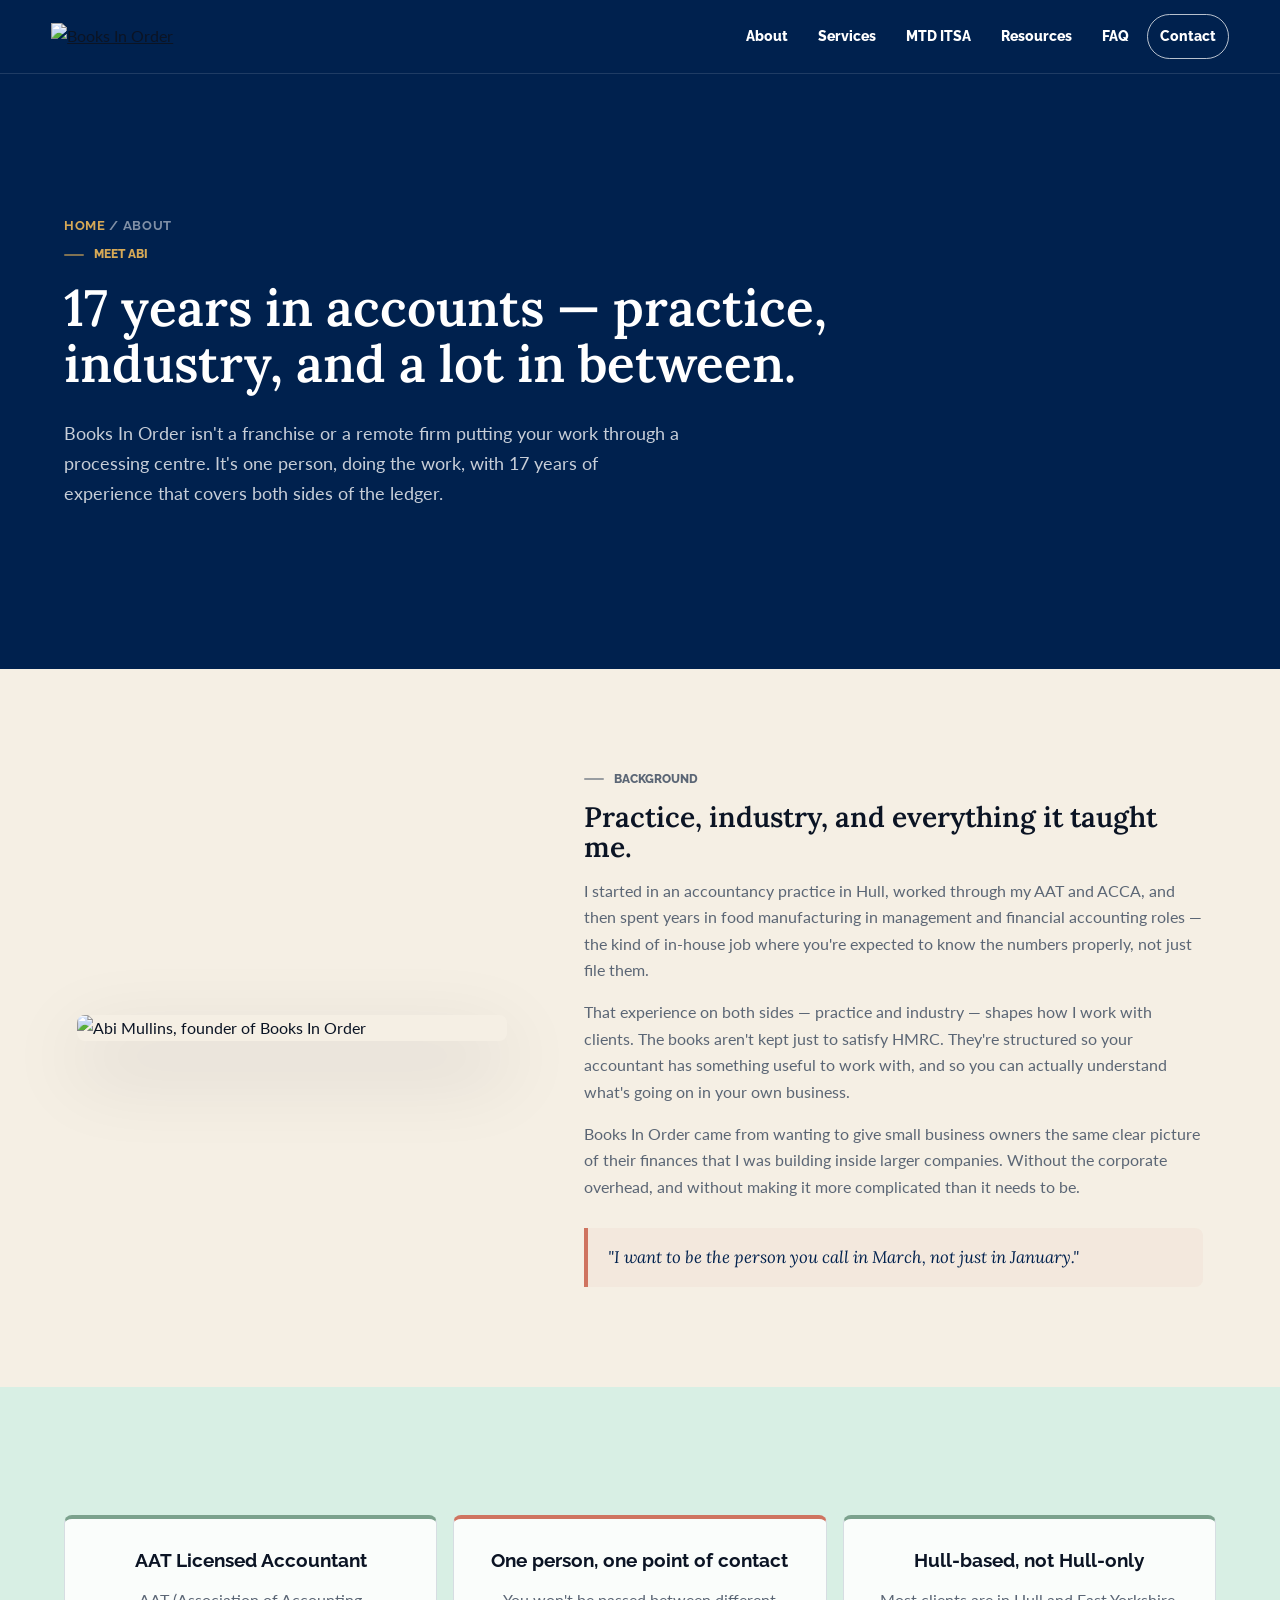
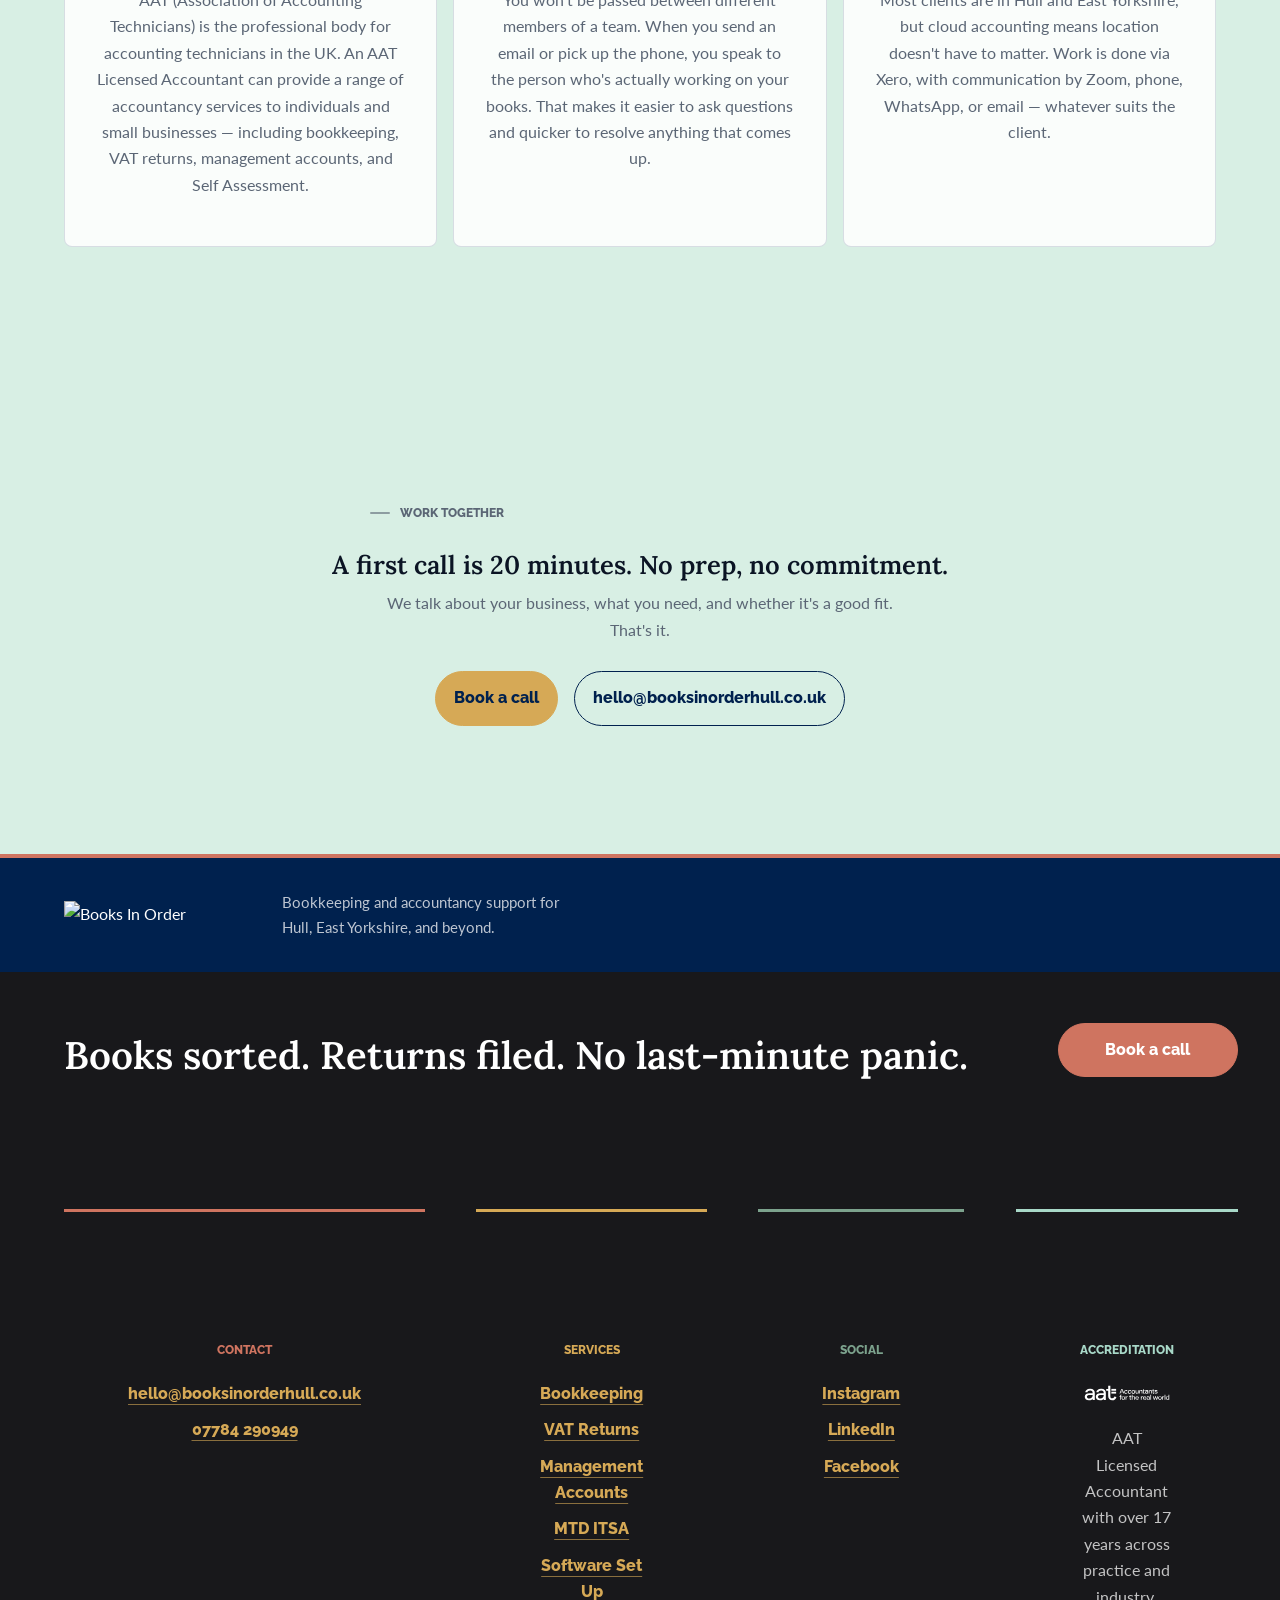
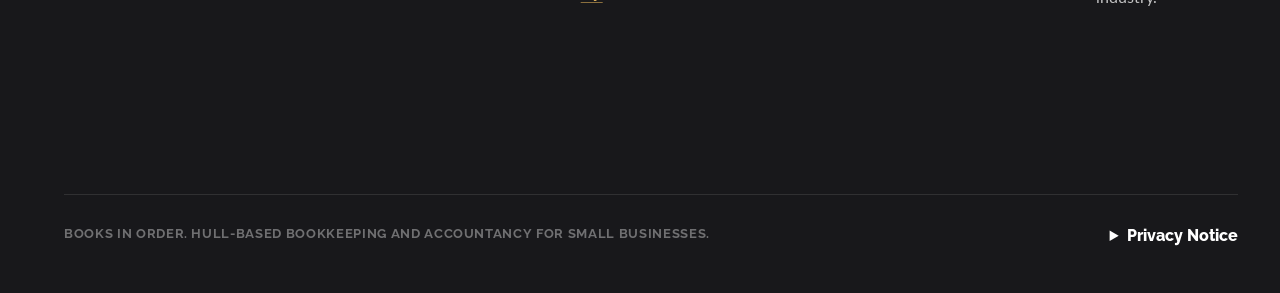
==== commit 1e0f039d: "commit" ====
--- a/about.html
+++ b/about.html
@@ -49,7 +49,7 @@
         </div>
       </section>
 
-      <section class="why reveal" style="max-width:1480px; margin:0 auto;">
+      <section class="why reveal">
         <div class="why-grid">
           <article>
             <h3>AAT Licensed Accountant</h3>
@@ -72,7 +72,7 @@
         <p>We talk about your business, what you need, and whether it's a good fit. That's it.</p>
         <div class="cta-actions">
           <a class="button primary" href="index.html#contact">Book a call</a>
-          <a class="button ghost" href="mailto:hello@booksinorderhull.co.uk" style="border-color: var(--sage); color: var(--sage);">hello@booksinorderhull.co.uk</a>
+          <a class="button ghost" href="mailto:hello@booksinorderhull.co.uk">hello@booksinorderhull.co.uk</a>
         </div>
       </section>
     </main>
--- a/styles.css
+++ b/styles.css
@@ -279,7 +279,6 @@
 .reporting,
 .software,
 .about,
-.why,
 .faq,
 .contact,
 .manifesto,
@@ -289,6 +288,10 @@
   margin: 0 auto;
 }
 
+.why {
+  max-width: none;
+}
+
 .support-cards,
 .why-grid,
 .faq-grid,
@@ -296,6 +299,11 @@
   display: grid;
   grid-template-columns: repeat(3, minmax(0, 1fr));
   gap: 16px;
+}
+
+.why-grid {
+  max-width: 1480px;
+  margin: 0 auto;
 }
 
 .support-cards article,
@@ -1195,7 +1203,7 @@
 .why-grid article { background: rgba(255, 255, 255, 0.86); }
 
 /* 17 · Why grid: coloured top borders per card */
-.why-grid article:nth-child(1) { border-top: 4px solid var(--gold); }
+.why-grid article:nth-child(1) { border-top: 4px solid var(--sage); }
 .why-grid article:nth-child(2) { border-top: 4px solid var(--coral); }
 .why-grid article:nth-child(3) { border-top: 4px solid var(--sage); }
 
@@ -1509,7 +1517,9 @@
 }
 
 .page-cta-band h2 {
-  margin-bottom: 12px;
+  max-width: 680px;
+  margin: 0 auto 12px;
+  font-size: clamp(1.3rem, 2vw, 2rem);
 }
 
 .page-cta-band p {
@@ -1519,6 +1529,11 @@
 }
 
 .page-cta-band .cta-actions { display: flex; gap: 16px; justify-content: center; flex-wrap: wrap; }
+
+.page-cta-band .button.ghost {
+  border-color: var(--navy);
+  color: var(--navy);
+}
 
 .breadcrumb {
   font-family: Raleway, Arial, sans-serif;
